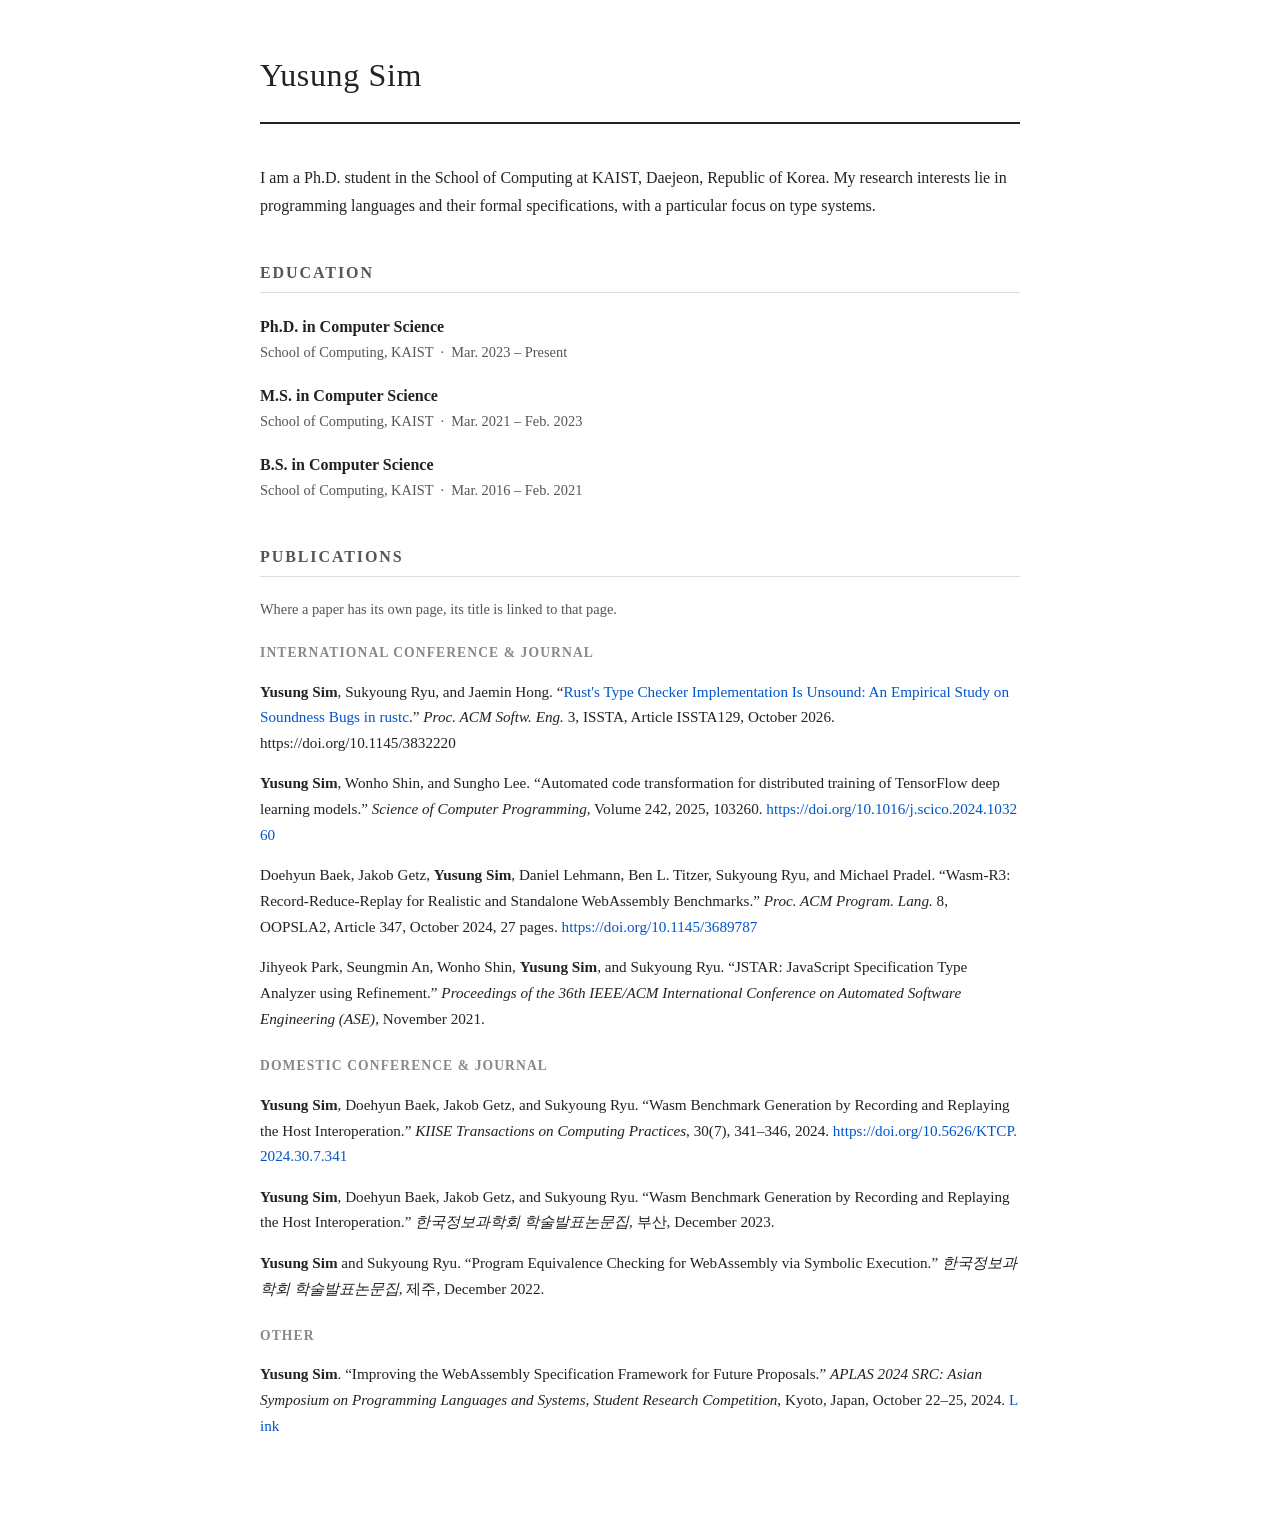
==== index.html @ e69faedb "Order publications newest first Co-Authored-By: Claude Fable 5.1 <noreply@anthropic.com>" ====
<!DOCTYPE html>
<html lang="en">
<head>
  <meta charset="UTF-8" />
  <meta name="viewport" content="width=device-width, initial-scale=1.0" />
  <title>Yusung Sim</title>
  <link rel="stylesheet" href="style.css" />
</head>
<body>
  <div class="page">

    <header>
      <h1>Yusung Sim</h1>
    </header>

    <!-- About -->
    <section>
      <p>I am a Ph.D. student in the School of Computing at KAIST, Daejeon, Republic of Korea. My research interests lie in programming languages and their formal specifications, with a particular focus on type systems.</p>
    </section>

    <!-- Education -->
    <section>
      <h2>Education</h2>

      <div class="edu-entry">
        <div class="edu-degree">Ph.D. in Computer Science</div>
        <div class="edu-meta">School of Computing, KAIST &nbsp;&middot;&nbsp; Mar. 2023 &ndash; Present</div>
      </div>

      <div class="edu-entry">
        <div class="edu-degree">M.S. in Computer Science</div>
        <div class="edu-meta">School of Computing, KAIST &nbsp;&middot;&nbsp; Mar. 2021 &ndash; Feb. 2023</div>
      </div>

      <div class="edu-entry">
        <div class="edu-degree">B.S. in Computer Science</div>
        <div class="edu-meta">School of Computing, KAIST &nbsp;&middot;&nbsp; Mar. 2016 &ndash; Feb. 2021</div>
      </div>
    </section>

    <!-- Publications -->
    <section>
      <h2>Publications</h2>

      <p class="pub-note">Where a paper has its own page, its title is linked to that page.</p>

      <h3>International Conference &amp; Journal</h3>

      <p class="pub"><b>Yusung Sim</b>, Sukyoung Ryu, and Jaemin Hong. &ldquo;<a class="pub-title" href="issta26-rs-typeck-unsound/">Rust's Type Checker Implementation Is Unsound: An Empirical Study on Soundness Bugs in rustc</a>.&rdquo; <em>Proc. ACM Softw. Eng.</em> 3, ISSTA, Article ISSTA129, October 2026. https://doi.org/10.1145/3832220</p>

      <p class="pub"><b>Yusung Sim</b>, Wonho Shin, and Sungho Lee. &ldquo;Automated code transformation for distributed training of TensorFlow deep learning models.&rdquo; <em>Science of Computer Programming</em>, Volume 242, 2025, 103260. <a href="https://doi.org/10.1016/j.scico.2024.103260">https://doi.org/10.1016/j.scico.2024.103260</a></p>

      <p class="pub">Doehyun Baek, Jakob Getz, <b>Yusung Sim</b>, Daniel Lehmann, Ben L. Titzer, Sukyoung Ryu, and Michael Pradel. &ldquo;Wasm-R3: Record-Reduce-Replay for Realistic and Standalone WebAssembly Benchmarks.&rdquo; <em>Proc. ACM Program. Lang.</em> 8, OOPSLA2, Article 347, October 2024, 27 pages. <a href="https://doi.org/10.1145/3689787">https://doi.org/10.1145/3689787</a></p>

      <p class="pub">Jihyeok Park, Seungmin An, Wonho Shin, <b>Yusung Sim</b>, and Sukyoung Ryu. &ldquo;JSTAR: JavaScript Specification Type Analyzer using Refinement.&rdquo; <em>Proceedings of the 36th IEEE/ACM International Conference on Automated Software Engineering (ASE)</em>, November 2021.</p>

      <h3>Domestic Conference &amp; Journal</h3>

      <p class="pub"><b>Yusung Sim</b>, Doehyun Baek, Jakob Getz, and Sukyoung Ryu. &ldquo;Wasm Benchmark Generation by Recording and Replaying the Host Interoperation.&rdquo; <em>KIISE Transactions on Computing Practices</em>, 30(7), 341&ndash;346, 2024. <a href="https://doi.org/10.5626/KTCP.2024.30.7.341">https://doi.org/10.5626/KTCP.2024.30.7.341</a></p>

      <p class="pub"><b>Yusung Sim</b>, Doehyun Baek, Jakob Getz, and Sukyoung Ryu. &ldquo;Wasm Benchmark Generation by Recording and Replaying the Host Interoperation.&rdquo; <em>한국정보과학회 학술발표논문집</em>, 부산, December 2023.</p>

      <p class="pub"><b>Yusung Sim</b> and Sukyoung Ryu. &ldquo;Program Equivalence Checking for WebAssembly via Symbolic Execution.&rdquo; <em>한국정보과학회 학술발표논문집</em>, 제주, December 2022.</p>

      <h3>Other</h3>

      <p class="pub"><b>Yusung Sim</b>. &ldquo;Improving the WebAssembly Specification Framework for Future Proposals.&rdquo; <em>APLAS 2024 SRC: Asian Symposium on Programming Languages and Systems, Student Research Competition</em>, Kyoto, Japan, October 22&ndash;25, 2024. <a href="https://conf.researchr.org/details/aplas-2024/src-and-posters%3F/12/-SRC-Improving-the-WebAssembly-Specification-Framework-for-Future-Proposals">Link</a></p>
    </section>

  </div>
</body>
</html>
---- style.css ----
*, *::before, *::after { box-sizing: border-box; margin: 0; padding: 0; }

body {
  font-family: "Georgia", serif;
  font-size: 16px;
  line-height: 1.7;
  color: #222;
  background: #fff;
  padding: 3rem 1.5rem;
}

.page {
  max-width: 760px;
  margin: 0 auto;
}

/* Header */
header {
  border-bottom: 2px solid #222;
  padding-bottom: 1.25rem;
  margin-bottom: 2.5rem;
}

header h1 {
  font-size: 2rem;
  font-weight: normal;
  letter-spacing: 0.02em;
}

/* Sections */
section {
  margin-bottom: 2.5rem;
}

section h2 {
  font-size: 1rem;
  font-weight: bold;
  text-transform: uppercase;
  letter-spacing: 0.12em;
  color: #555;
  border-bottom: 1px solid #ddd;
  padding-bottom: 0.35rem;
  margin-bottom: 1.25rem;
}

/* Education */
.edu-entry {
  margin-bottom: 1.1rem;
}

.edu-degree {
  font-weight: bold;
}

.edu-meta {
  color: #555;
  font-size: 0.9rem;
}

/* Publications */
section h3 {
  font-size: 0.85rem;
  font-weight: bold;
  text-transform: uppercase;
  letter-spacing: 0.08em;
  color: #888;
  margin-bottom: 0.9rem;
  margin-top: 1.4rem;
}

section h3:first-of-type {
  margin-top: 0;
}

p.pub {
  margin-bottom: 0.9rem;
  font-size: 0.95rem;
}

p.pub b {
  font-weight: bold;
}

p.pub a {
  color: #0055cc;
  text-decoration: none;
  word-break: break-all;
}

p.pub a:hover {
  text-decoration: underline;
}

/* Paper titles linked to their own page: keep words intact (break-all is for DOIs) */
p.pub a.pub-title {
  word-break: normal;
}

p.pub-note {
  color: #555;
  font-size: 0.9rem;
  margin-bottom: 1.25rem;
}

@media (max-width: 500px) {
  header h1 { font-size: 1.5rem; }
}
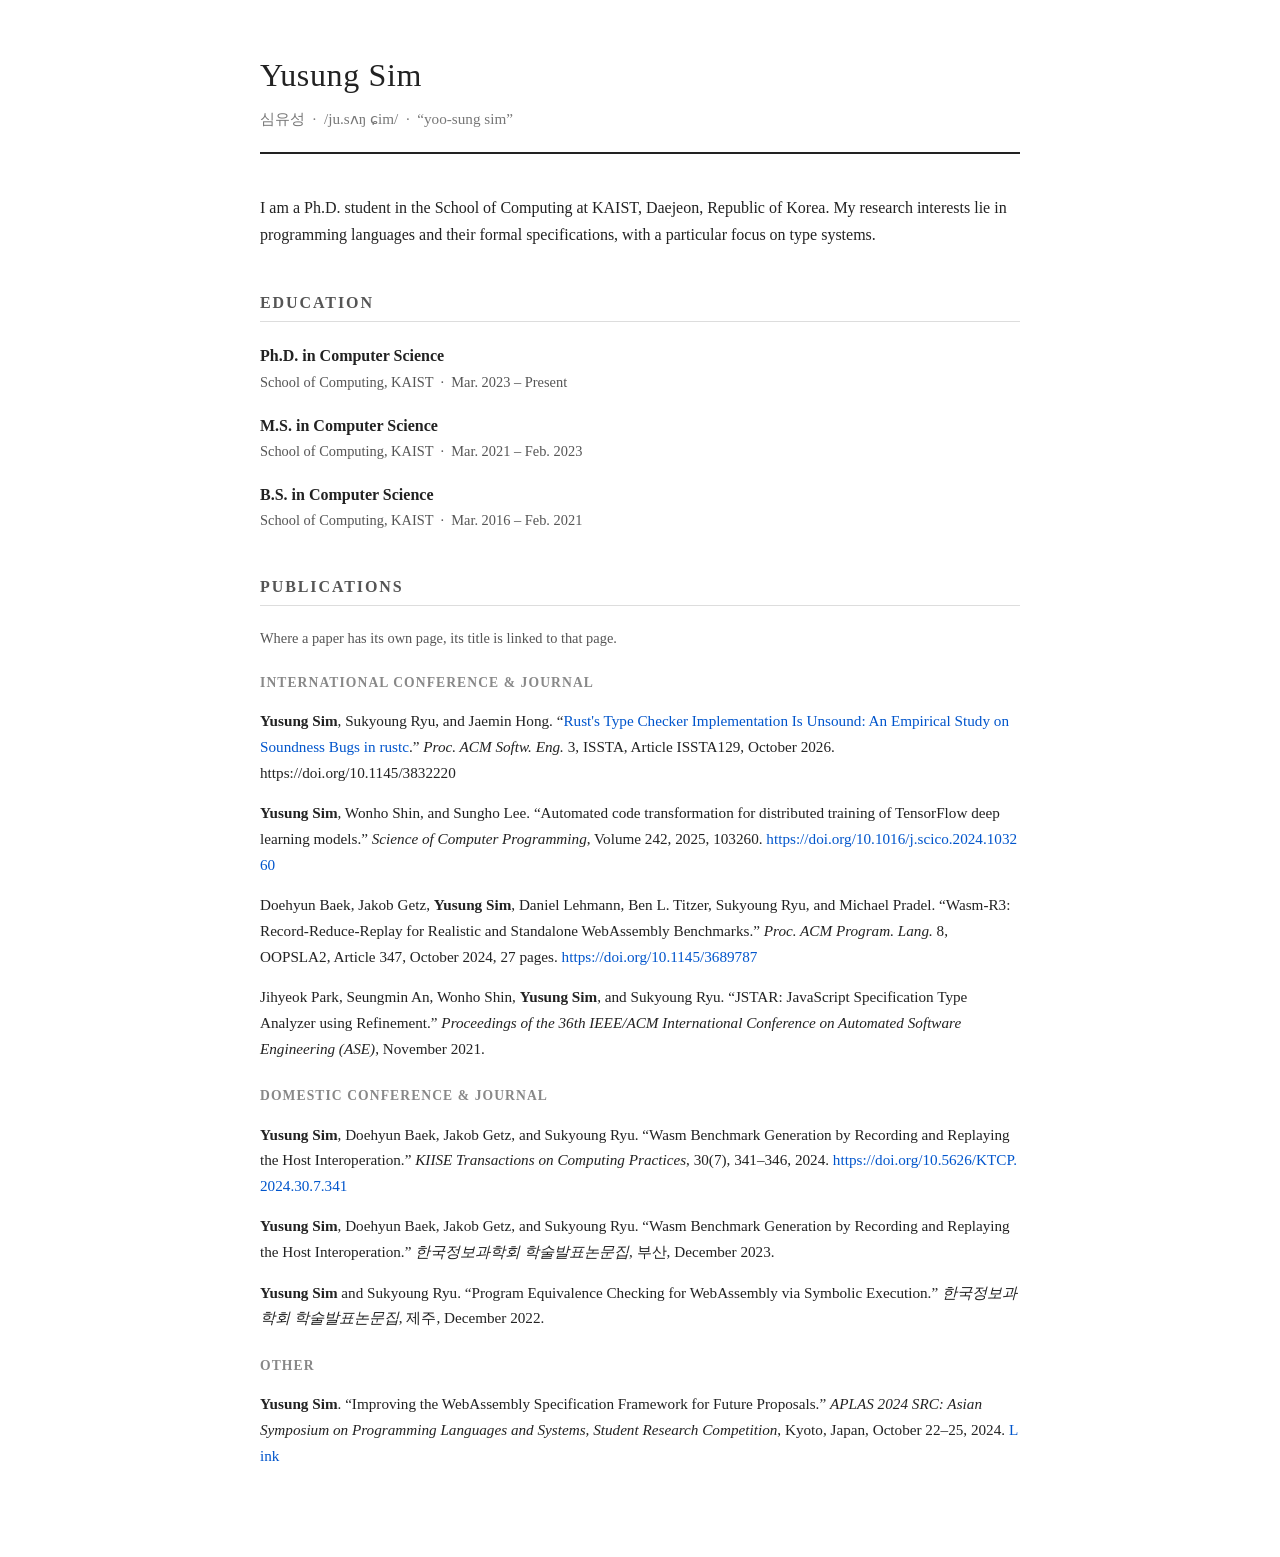
==== commit 9a949ecb: "Add name pronunciation (Hangul, IPA, respelling) under header Co-Authored-By: Claude Opus 5.5 <norep" ====
--- a/index.html
+++ b/index.html
@@ -11,6 +11,7 @@
 
     <header>
       <h1>Yusung Sim</h1>
+      <p class="pronunciation"><span lang="ko">심유성</span> &nbsp;&middot;&nbsp; <span class="ipa">/ju.sʌŋ ɕim/</span> &nbsp;&middot;&nbsp; &ldquo;yoo-sung sim&rdquo;</p>
     </header>
 
     <!-- About -->
--- a/style.css
+++ b/style.css
@@ -25,6 +25,17 @@
   font-size: 2rem;
   font-weight: normal;
   letter-spacing: 0.02em;
+}
+
+header .pronunciation {
+  color: #777;
+  font-size: 0.95rem;
+  margin-top: 0.25rem;
+}
+
+/* Georgia lacks IPA glyphs (ɕ, ʌ); use fonts that cover them */
+header .ipa {
+  font-family: "Charis SIL", "Doulos SIL", "Gentium Plus", "Times New Roman", serif;
 }
 
 /* Sections */
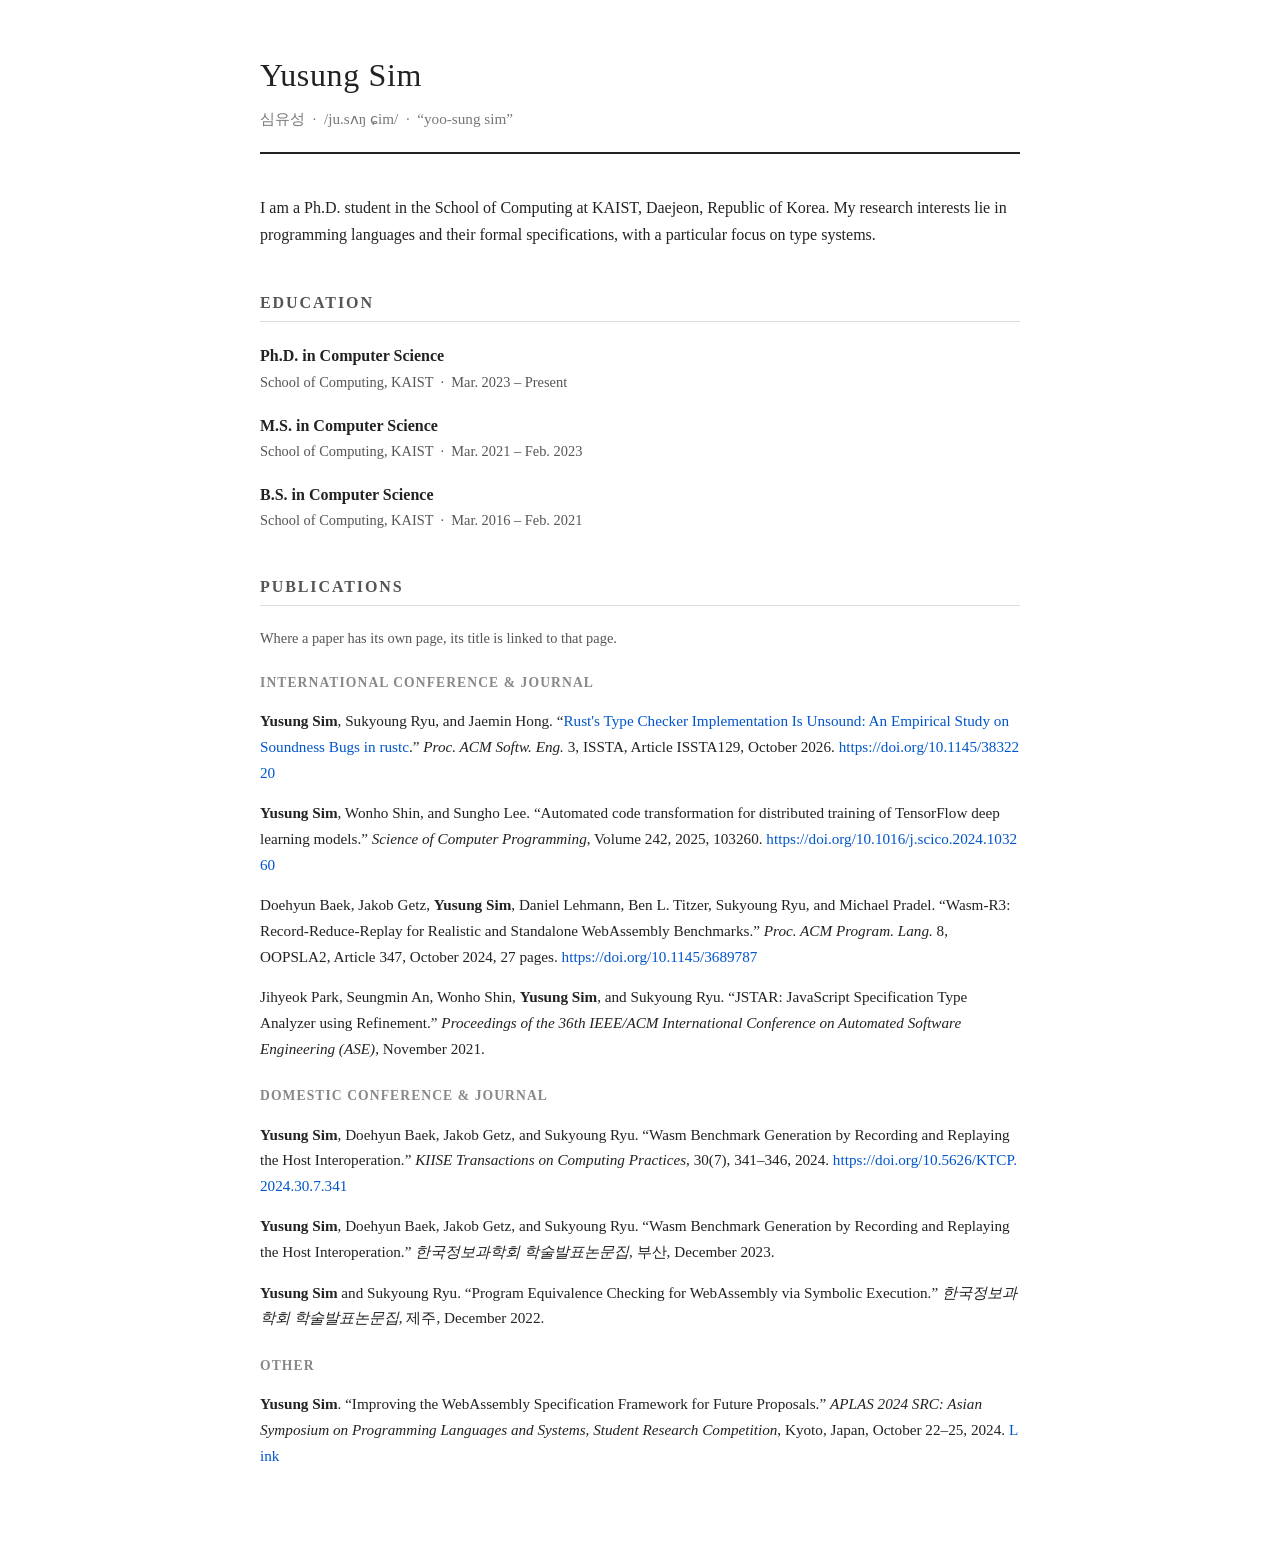
==== commit d53013fb: "Link ISSTA 2026 paper to its live ACM DL DOI Make the ACM DL button primary and list it before arXiv" ====
--- a/index.html
+++ b/index.html
@@ -47,7 +47,7 @@
 
       <h3>International Conference &amp; Journal</h3>
 
-      <p class="pub"><b>Yusung Sim</b>, Sukyoung Ryu, and Jaemin Hong. &ldquo;<a class="pub-title" href="issta26-rs-typeck-unsound/">Rust's Type Checker Implementation Is Unsound: An Empirical Study on Soundness Bugs in rustc</a>.&rdquo; <em>Proc. ACM Softw. Eng.</em> 3, ISSTA, Article ISSTA129, October 2026. https://doi.org/10.1145/3832220</p>
+      <p class="pub"><b>Yusung Sim</b>, Sukyoung Ryu, and Jaemin Hong. &ldquo;<a class="pub-title" href="issta26-rs-typeck-unsound/">Rust's Type Checker Implementation Is Unsound: An Empirical Study on Soundness Bugs in rustc</a>.&rdquo; <em>Proc. ACM Softw. Eng.</em> 3, ISSTA, Article ISSTA129, October 2026. <a href="https://doi.org/10.1145/3832220">https://doi.org/10.1145/3832220</a></p>
 
       <p class="pub"><b>Yusung Sim</b>, Wonho Shin, and Sungho Lee. &ldquo;Automated code transformation for distributed training of TensorFlow deep learning models.&rdquo; <em>Science of Computer Programming</em>, Volume 242, 2025, 103260. <a href="https://doi.org/10.1016/j.scico.2024.103260">https://doi.org/10.1016/j.scico.2024.103260</a></p>
 
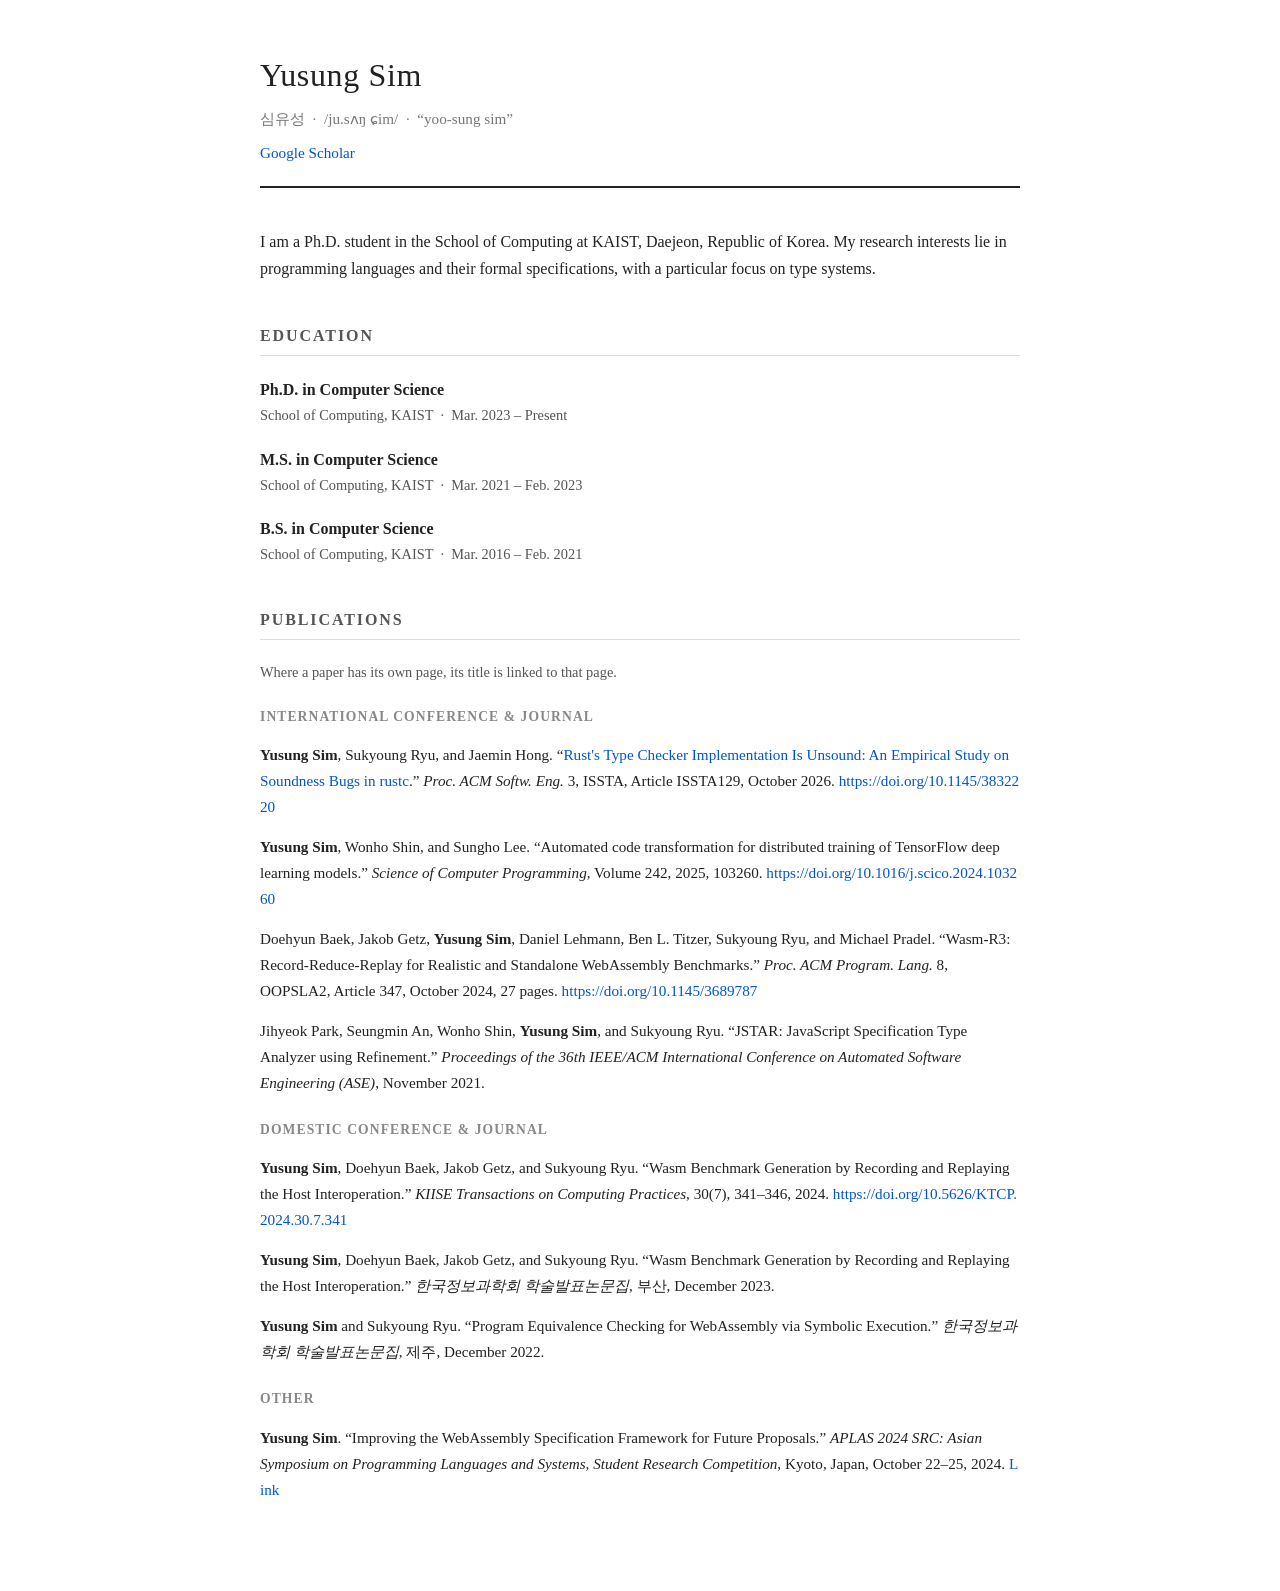
==== commit 38429c24: "Add Google Scholar link to main page header Co-Authored-By: Claude Opus 5.5 <noreply@anthropic.com>" ====
--- a/index.html
+++ b/index.html
@@ -12,6 +12,7 @@
     <header>
       <h1>Yusung Sim</h1>
       <p class="pronunciation"><span lang="ko">심유성</span> &nbsp;&middot;&nbsp; <span class="ipa">/ju.sʌŋ ɕim/</span> &nbsp;&middot;&nbsp; &ldquo;yoo-sung sim&rdquo;</p>
+      <p class="links"><a href="https://scholar.google.com/citations?user=tYJS95EAAAAJ">Google Scholar</a></p>
     </header>
 
     <!-- About -->
@@ -47,7 +48,7 @@
 
       <h3>International Conference &amp; Journal</h3>
 
-      <p class="pub"><b>Yusung Sim</b>, Sukyoung Ryu, and Jaemin Hong. &ldquo;<a class="pub-title" href="issta26-rs-typeck-unsound/">Rust's Type Checker Implementation Is Unsound: An Empirical Study on Soundness Bugs in rustc</a>.&rdquo; <em>Proc. ACM Softw. Eng.</em> 3, ISSTA, Article ISSTA129, October 2026. <a href="https://doi.org/10.1145/3832220">https://doi.org/10.1145/3832220</a></p>
+      <p class="pub"><b>Yusung Sim</b>, Sukyoung Ryu, and Jaemin Hong. &ldquo;<a class="pub-title" href="issta26/">Rust's Type Checker Implementation Is Unsound: An Empirical Study on Soundness Bugs in rustc</a>.&rdquo; <em>Proc. ACM Softw. Eng.</em> 3, ISSTA, Article ISSTA129, October 2026. <a href="https://doi.org/10.1145/3832220">https://doi.org/10.1145/3832220</a></p>
 
       <p class="pub"><b>Yusung Sim</b>, Wonho Shin, and Sungho Lee. &ldquo;Automated code transformation for distributed training of TensorFlow deep learning models.&rdquo; <em>Science of Computer Programming</em>, Volume 242, 2025, 103260. <a href="https://doi.org/10.1016/j.scico.2024.103260">https://doi.org/10.1016/j.scico.2024.103260</a></p>
 
--- a/style.css
+++ b/style.css
@@ -31,6 +31,20 @@
   color: #777;
   font-size: 0.95rem;
   margin-top: 0.25rem;
+}
+
+header .links {
+  font-size: 0.95rem;
+  margin-top: 0.5rem;
+}
+
+header .links a {
+  color: #0055cc;
+  text-decoration: none;
+}
+
+header .links a:hover {
+  text-decoration: underline;
 }
 
 /* Georgia lacks IPA glyphs (ɕ, ʌ); use fonts that cover them */
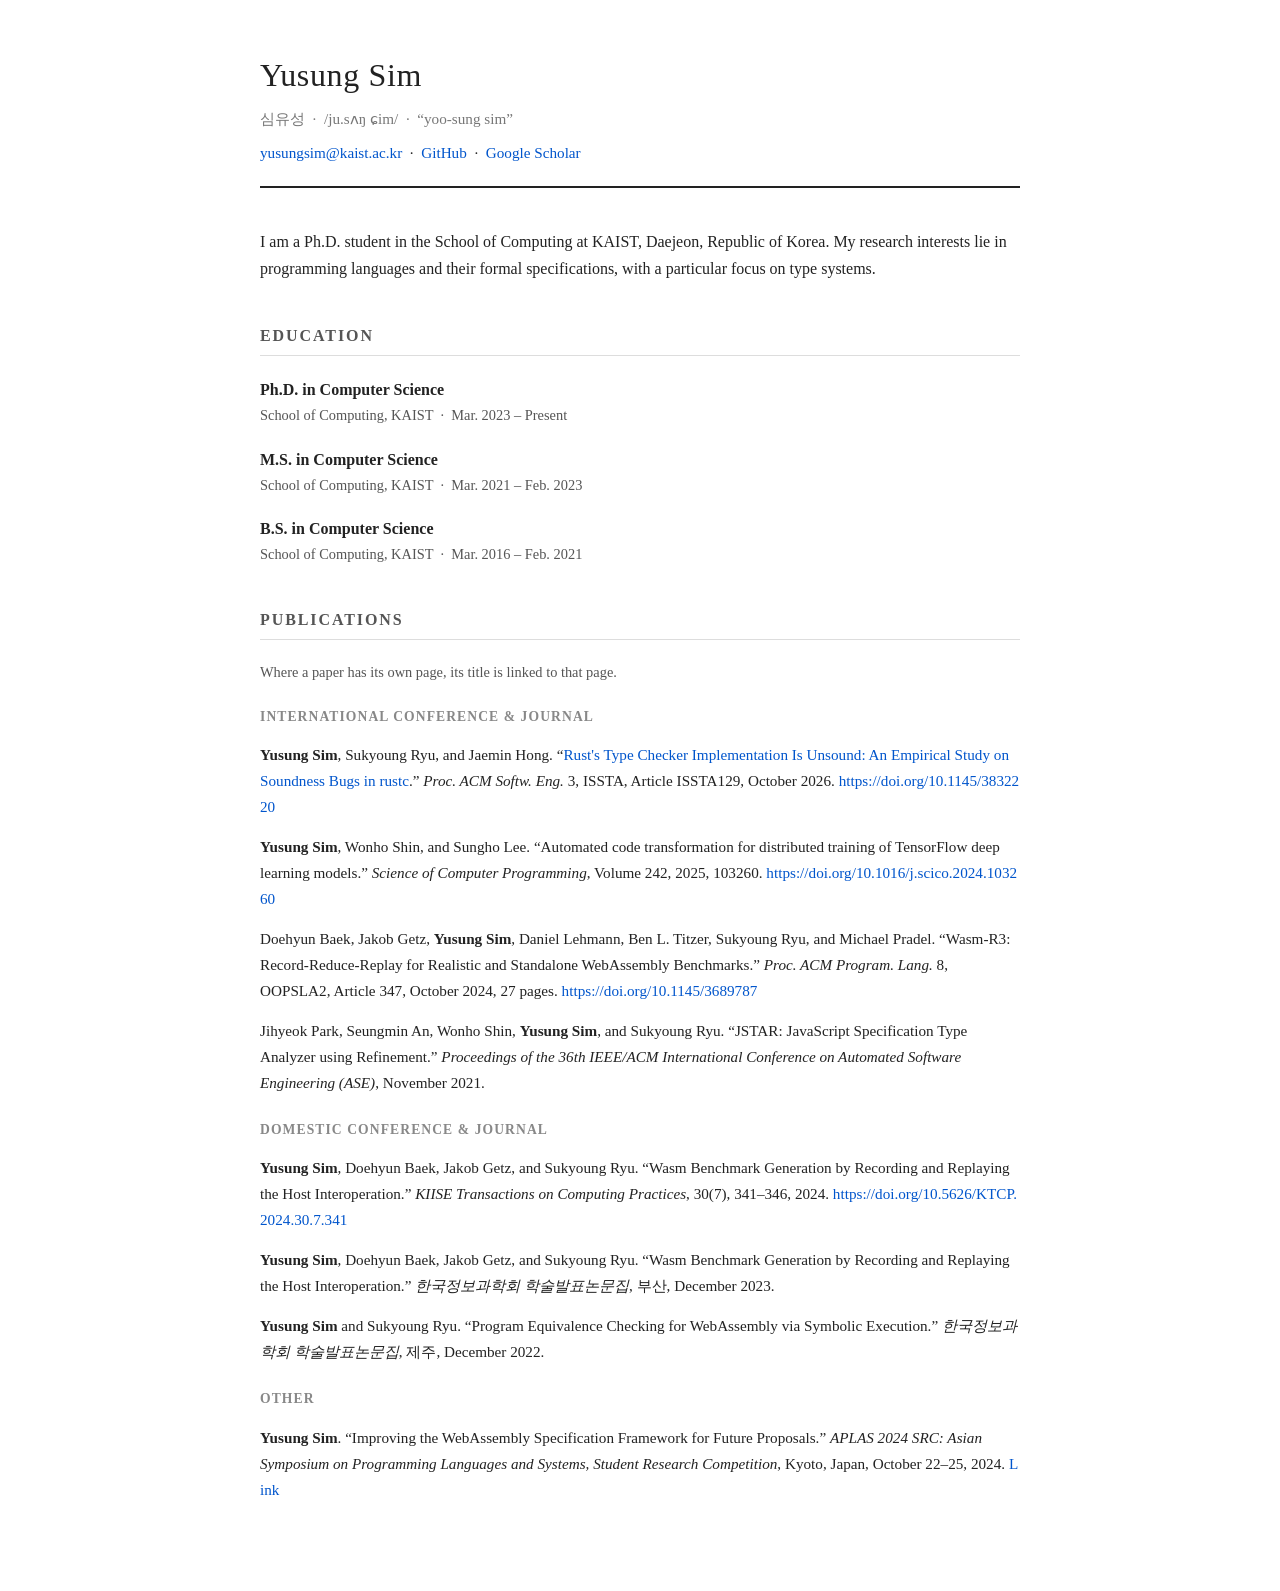
==== commit 5661c14d: "Add email and GitHub links to main page header Co-Authored-By: Claude Opus 5.5 <noreply@anthropic.co" ====
--- a/index.html
+++ b/index.html
@@ -12,7 +12,7 @@
     <header>
       <h1>Yusung Sim</h1>
       <p class="pronunciation"><span lang="ko">심유성</span> &nbsp;&middot;&nbsp; <span class="ipa">/ju.sʌŋ ɕim/</span> &nbsp;&middot;&nbsp; &ldquo;yoo-sung sim&rdquo;</p>
-      <p class="links"><a href="https://scholar.google.com/citations?user=tYJS95EAAAAJ">Google Scholar</a></p>
+      <p class="links"><a href="mailto:yusungsim@kaist.ac.kr">yusungsim@kaist.ac.kr</a> &nbsp;&middot;&nbsp; <a href="https://github.com/yusungsim">GitHub</a> &nbsp;&middot;&nbsp; <a href="https://scholar.google.com/citations?user=tYJS95EAAAAJ">Google Scholar</a></p>
     </header>
 
     <!-- About -->
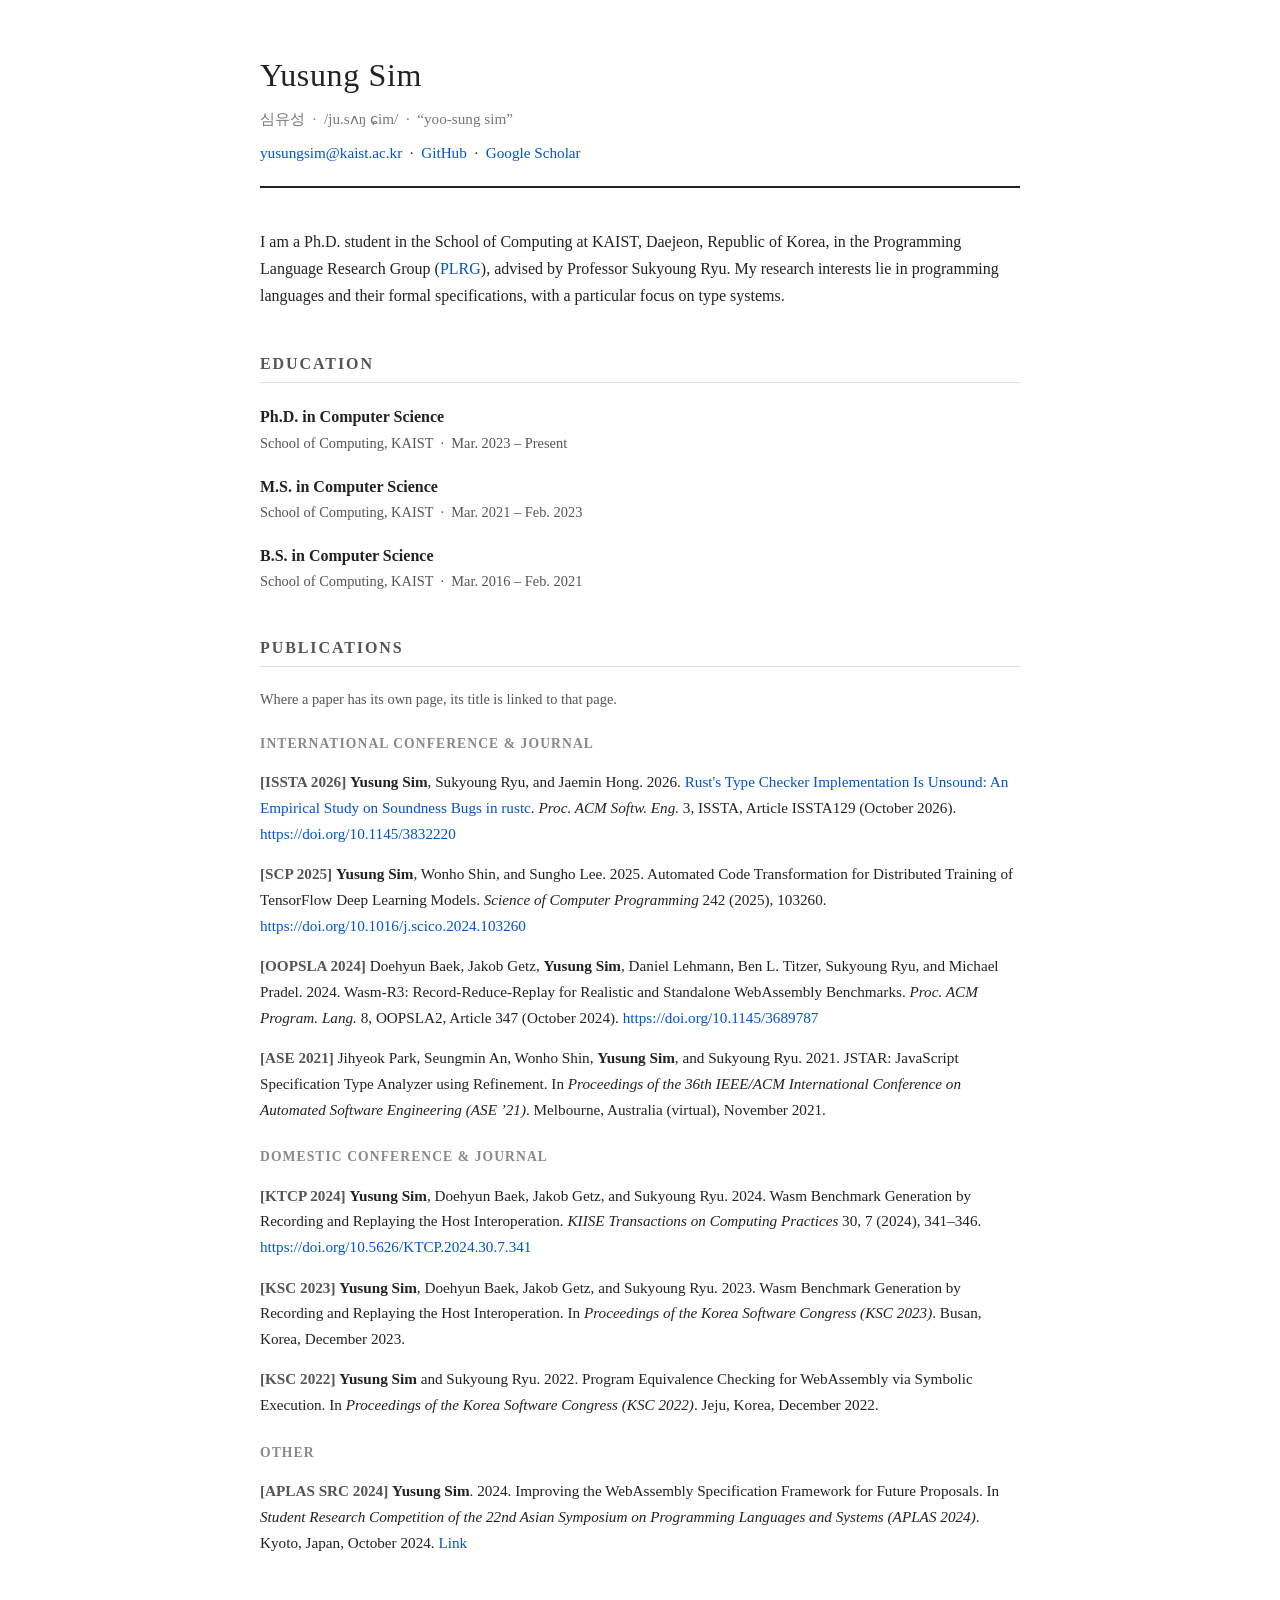
==== commit e50b657b: "Add PLRG affiliation and unify publications in ACM reference format Mention the Programming Language" ====
--- a/index.html
+++ b/index.html
@@ -17,7 +17,7 @@
 
     <!-- About -->
     <section>
-      <p>I am a Ph.D. student in the School of Computing at KAIST, Daejeon, Republic of Korea. My research interests lie in programming languages and their formal specifications, with a particular focus on type systems.</p>
+      <p>I am a Ph.D. student in the School of Computing at KAIST, Daejeon, Republic of Korea, in the Programming Language Research Group (<a href="https://plrg.kaist.ac.kr">PLRG</a>), advised by Professor Sukyoung Ryu. My research interests lie in programming languages and their formal specifications, with a particular focus on type systems.</p>
     </section>
 
     <!-- Education -->
@@ -48,25 +48,25 @@
 
       <h3>International Conference &amp; Journal</h3>
 
-      <p class="pub"><b>Yusung Sim</b>, Sukyoung Ryu, and Jaemin Hong. &ldquo;<a class="pub-title" href="issta26/">Rust's Type Checker Implementation Is Unsound: An Empirical Study on Soundness Bugs in rustc</a>.&rdquo; <em>Proc. ACM Softw. Eng.</em> 3, ISSTA, Article ISSTA129, October 2026. <a href="https://doi.org/10.1145/3832220">https://doi.org/10.1145/3832220</a></p>
+      <p class="pub"><span class="pub-venue">[ISSTA 2026]</span> <b>Yusung Sim</b>, Sukyoung Ryu, and Jaemin Hong. 2026. <a class="pub-title" href="issta26/">Rust's Type Checker Implementation Is Unsound: An Empirical Study on Soundness Bugs in rustc</a>. <em>Proc. ACM Softw. Eng.</em> 3, ISSTA, Article ISSTA129 (October 2026). <a href="https://doi.org/10.1145/3832220">https://doi.org/10.1145/3832220</a></p>
 
-      <p class="pub"><b>Yusung Sim</b>, Wonho Shin, and Sungho Lee. &ldquo;Automated code transformation for distributed training of TensorFlow deep learning models.&rdquo; <em>Science of Computer Programming</em>, Volume 242, 2025, 103260. <a href="https://doi.org/10.1016/j.scico.2024.103260">https://doi.org/10.1016/j.scico.2024.103260</a></p>
+      <p class="pub"><span class="pub-venue">[SCP 2025]</span> <b>Yusung Sim</b>, Wonho Shin, and Sungho Lee. 2025. Automated Code Transformation for Distributed Training of TensorFlow Deep Learning Models. <em>Science of Computer Programming</em> 242 (2025), 103260. <a href="https://doi.org/10.1016/j.scico.2024.103260">https://doi.org/10.1016/j.scico.2024.103260</a></p>
 
-      <p class="pub">Doehyun Baek, Jakob Getz, <b>Yusung Sim</b>, Daniel Lehmann, Ben L. Titzer, Sukyoung Ryu, and Michael Pradel. &ldquo;Wasm-R3: Record-Reduce-Replay for Realistic and Standalone WebAssembly Benchmarks.&rdquo; <em>Proc. ACM Program. Lang.</em> 8, OOPSLA2, Article 347, October 2024, 27 pages. <a href="https://doi.org/10.1145/3689787">https://doi.org/10.1145/3689787</a></p>
+      <p class="pub"><span class="pub-venue">[OOPSLA 2024]</span> Doehyun Baek, Jakob Getz, <b>Yusung Sim</b>, Daniel Lehmann, Ben L. Titzer, Sukyoung Ryu, and Michael Pradel. 2024. Wasm-R3: Record-Reduce-Replay for Realistic and Standalone WebAssembly Benchmarks. <em>Proc. ACM Program. Lang.</em> 8, OOPSLA2, Article 347 (October 2024). <a href="https://doi.org/10.1145/3689787">https://doi.org/10.1145/3689787</a></p>
 
-      <p class="pub">Jihyeok Park, Seungmin An, Wonho Shin, <b>Yusung Sim</b>, and Sukyoung Ryu. &ldquo;JSTAR: JavaScript Specification Type Analyzer using Refinement.&rdquo; <em>Proceedings of the 36th IEEE/ACM International Conference on Automated Software Engineering (ASE)</em>, November 2021.</p>
+      <p class="pub"><span class="pub-venue">[ASE 2021]</span> Jihyeok Park, Seungmin An, Wonho Shin, <b>Yusung Sim</b>, and Sukyoung Ryu. 2021. JSTAR: JavaScript Specification Type Analyzer using Refinement. In <em>Proceedings of the 36th IEEE/ACM International Conference on Automated Software Engineering (ASE &rsquo;21)</em>. Melbourne, Australia (virtual), November 2021.</p>
 
       <h3>Domestic Conference &amp; Journal</h3>
 
-      <p class="pub"><b>Yusung Sim</b>, Doehyun Baek, Jakob Getz, and Sukyoung Ryu. &ldquo;Wasm Benchmark Generation by Recording and Replaying the Host Interoperation.&rdquo; <em>KIISE Transactions on Computing Practices</em>, 30(7), 341&ndash;346, 2024. <a href="https://doi.org/10.5626/KTCP.2024.30.7.341">https://doi.org/10.5626/KTCP.2024.30.7.341</a></p>
+      <p class="pub"><span class="pub-venue">[KTCP 2024]</span> <b>Yusung Sim</b>, Doehyun Baek, Jakob Getz, and Sukyoung Ryu. 2024. Wasm Benchmark Generation by Recording and Replaying the Host Interoperation. <em>KIISE Transactions on Computing Practices</em> 30, 7 (2024), 341&ndash;346. <a href="https://doi.org/10.5626/KTCP.2024.30.7.341">https://doi.org/10.5626/KTCP.2024.30.7.341</a></p>
 
-      <p class="pub"><b>Yusung Sim</b>, Doehyun Baek, Jakob Getz, and Sukyoung Ryu. &ldquo;Wasm Benchmark Generation by Recording and Replaying the Host Interoperation.&rdquo; <em>한국정보과학회 학술발표논문집</em>, 부산, December 2023.</p>
+      <p class="pub"><span class="pub-venue">[KSC 2023]</span> <b>Yusung Sim</b>, Doehyun Baek, Jakob Getz, and Sukyoung Ryu. 2023. Wasm Benchmark Generation by Recording and Replaying the Host Interoperation. In <em>Proceedings of the Korea Software Congress (KSC 2023)</em>. Busan, Korea, December 2023.</p>
 
-      <p class="pub"><b>Yusung Sim</b> and Sukyoung Ryu. &ldquo;Program Equivalence Checking for WebAssembly via Symbolic Execution.&rdquo; <em>한국정보과학회 학술발표논문집</em>, 제주, December 2022.</p>
+      <p class="pub"><span class="pub-venue">[KSC 2022]</span> <b>Yusung Sim</b> and Sukyoung Ryu. 2022. Program Equivalence Checking for WebAssembly via Symbolic Execution. In <em>Proceedings of the Korea Software Congress (KSC 2022)</em>. Jeju, Korea, December 2022.</p>
 
       <h3>Other</h3>
 
-      <p class="pub"><b>Yusung Sim</b>. &ldquo;Improving the WebAssembly Specification Framework for Future Proposals.&rdquo; <em>APLAS 2024 SRC: Asian Symposium on Programming Languages and Systems, Student Research Competition</em>, Kyoto, Japan, October 22&ndash;25, 2024. <a href="https://conf.researchr.org/details/aplas-2024/src-and-posters%3F/12/-SRC-Improving-the-WebAssembly-Specification-Framework-for-Future-Proposals">Link</a></p>
+      <p class="pub"><span class="pub-venue">[APLAS SRC 2024]</span> <b>Yusung Sim</b>. 2024. Improving the WebAssembly Specification Framework for Future Proposals. In <em>Student Research Competition of the 22nd Asian Symposium on Programming Languages and Systems (APLAS 2024)</em>. Kyoto, Japan, October 2024. <a href="https://conf.researchr.org/details/aplas-2024/src-and-posters%3F/12/-SRC-Improving-the-WebAssembly-Specification-Framework-for-Future-Proposals">Link</a></p>
     </section>
 
   </div>
--- a/style.css
+++ b/style.css
@@ -53,6 +53,15 @@
 }
 
 /* Sections */
+section p a {
+  color: #0055cc;
+  text-decoration: none;
+}
+
+section p a:hover {
+  text-decoration: underline;
+}
+
 section {
   margin-bottom: 2.5rem;
 }
@@ -109,16 +118,16 @@
 p.pub a {
   color: #0055cc;
   text-decoration: none;
-  word-break: break-all;
+  overflow-wrap: anywhere;
 }
 
 p.pub a:hover {
   text-decoration: underline;
 }
 
-/* Paper titles linked to their own page: keep words intact (break-all is for DOIs) */
+/* Paper titles linked to their own page: keep words intact (anywhere is for DOIs) */
 p.pub a.pub-title {
-  word-break: normal;
+  overflow-wrap: normal;
 }
 
 p.pub-note {
@@ -130,3 +139,9 @@
 @media (max-width: 500px) {
   header h1 { font-size: 1.5rem; }
 }
+
+p.pub .pub-venue {
+  font-weight: bold;
+  color: #555;
+  white-space: nowrap;
+}
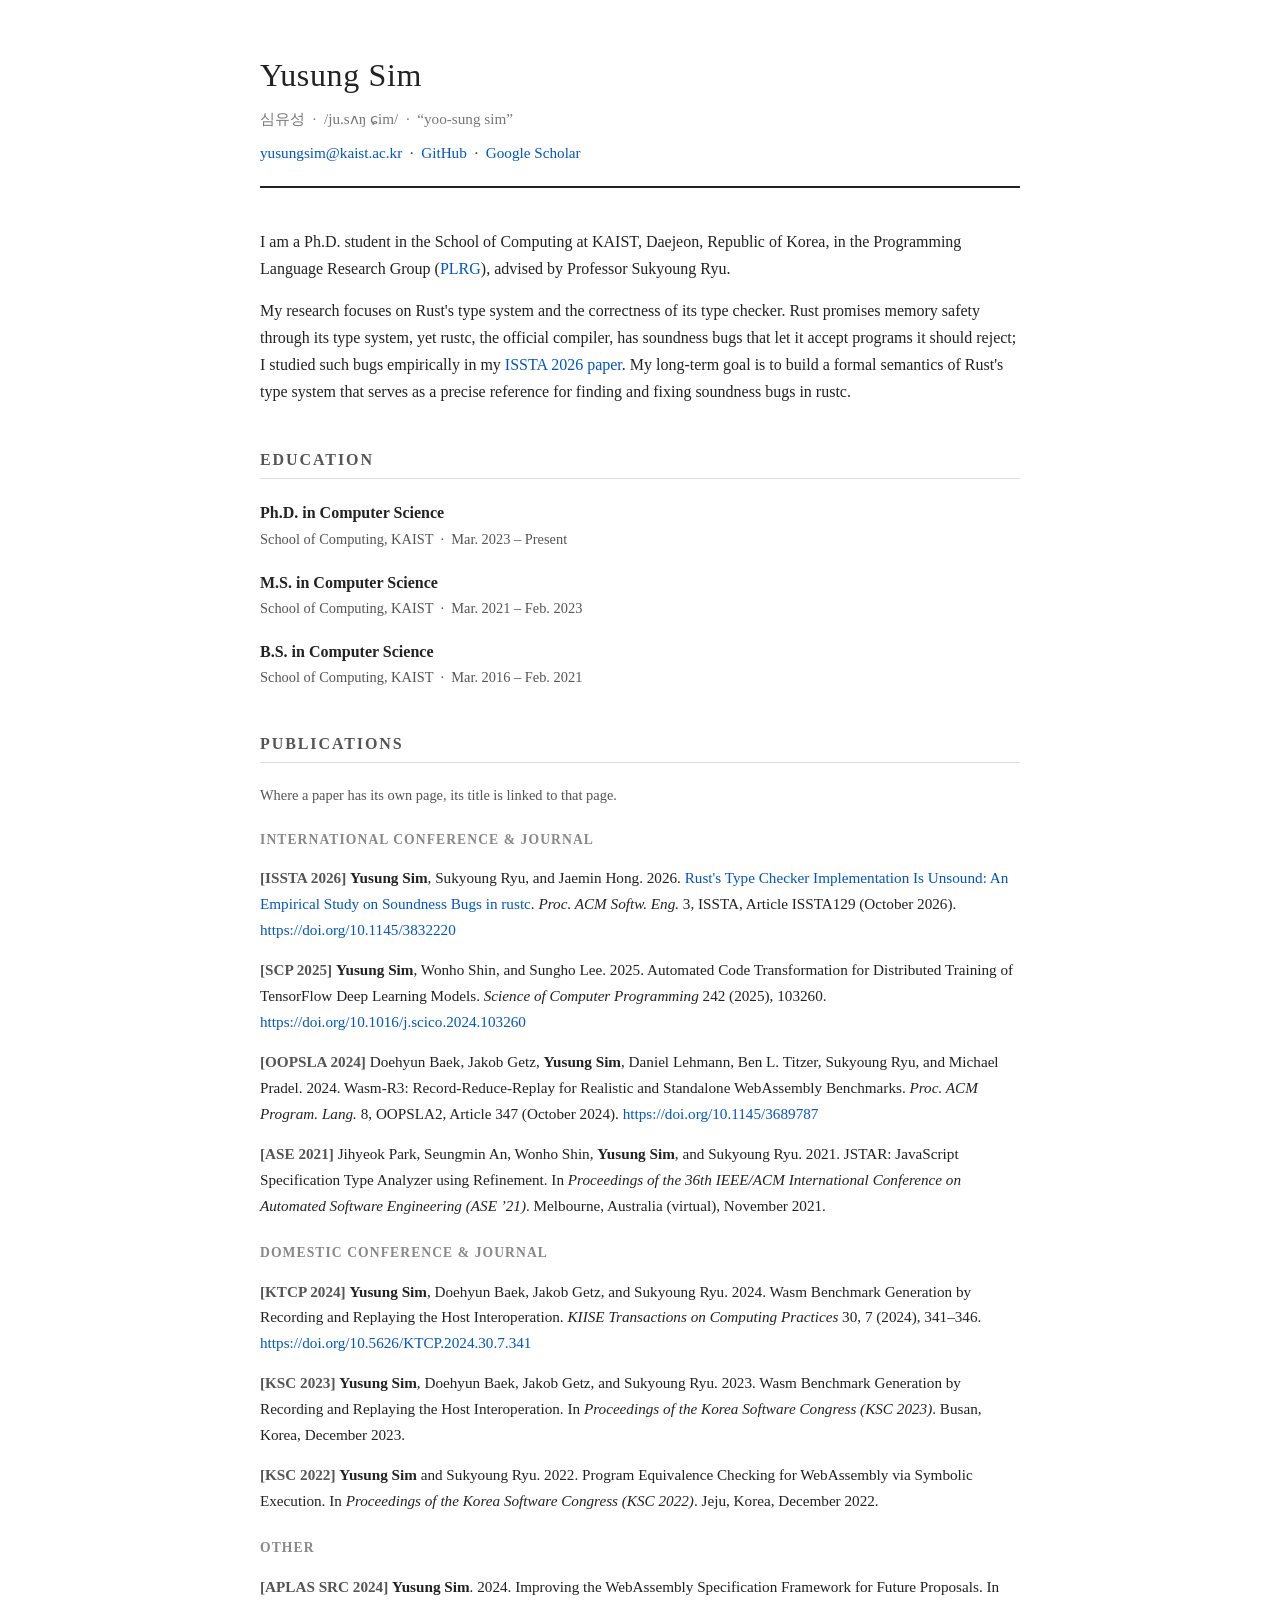
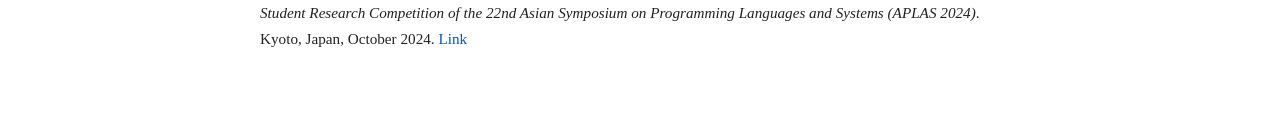
==== commit 781ee7e0: "Describe research focus on Rust's type system and type checker soundness Co-Authored-By: Claude Opus" ====
--- a/index.html
+++ b/index.html
@@ -17,7 +17,8 @@
 
     <!-- About -->
     <section>
-      <p>I am a Ph.D. student in the School of Computing at KAIST, Daejeon, Republic of Korea, in the Programming Language Research Group (<a href="https://plrg.kaist.ac.kr">PLRG</a>), advised by Professor Sukyoung Ryu. My research interests lie in programming languages and their formal specifications, with a particular focus on type systems.</p>
+      <p>I am a Ph.D. student in the School of Computing at KAIST, Daejeon, Republic of Korea, in the Programming Language Research Group (<a href="https://plrg.kaist.ac.kr">PLRG</a>), advised by Professor Sukyoung Ryu.</p>
+      <p>My research focuses on Rust's type system and the correctness of its type checker. Rust promises memory safety through its type system, yet rustc, the official compiler, has soundness bugs that let it accept programs it should reject; I studied such bugs empirically in my <a href="issta26/">ISSTA 2026 paper</a>. My long-term goal is to build a formal semantics of Rust's type system that serves as a precise reference for finding and fixing soundness bugs in rustc.</p>
     </section>
 
     <!-- Education -->
--- a/style.css
+++ b/style.css
@@ -53,6 +53,10 @@
 }
 
 /* Sections */
+section > p + p {
+  margin-top: 0.9rem;
+}
+
 section p a {
   color: #0055cc;
   text-decoration: none;
